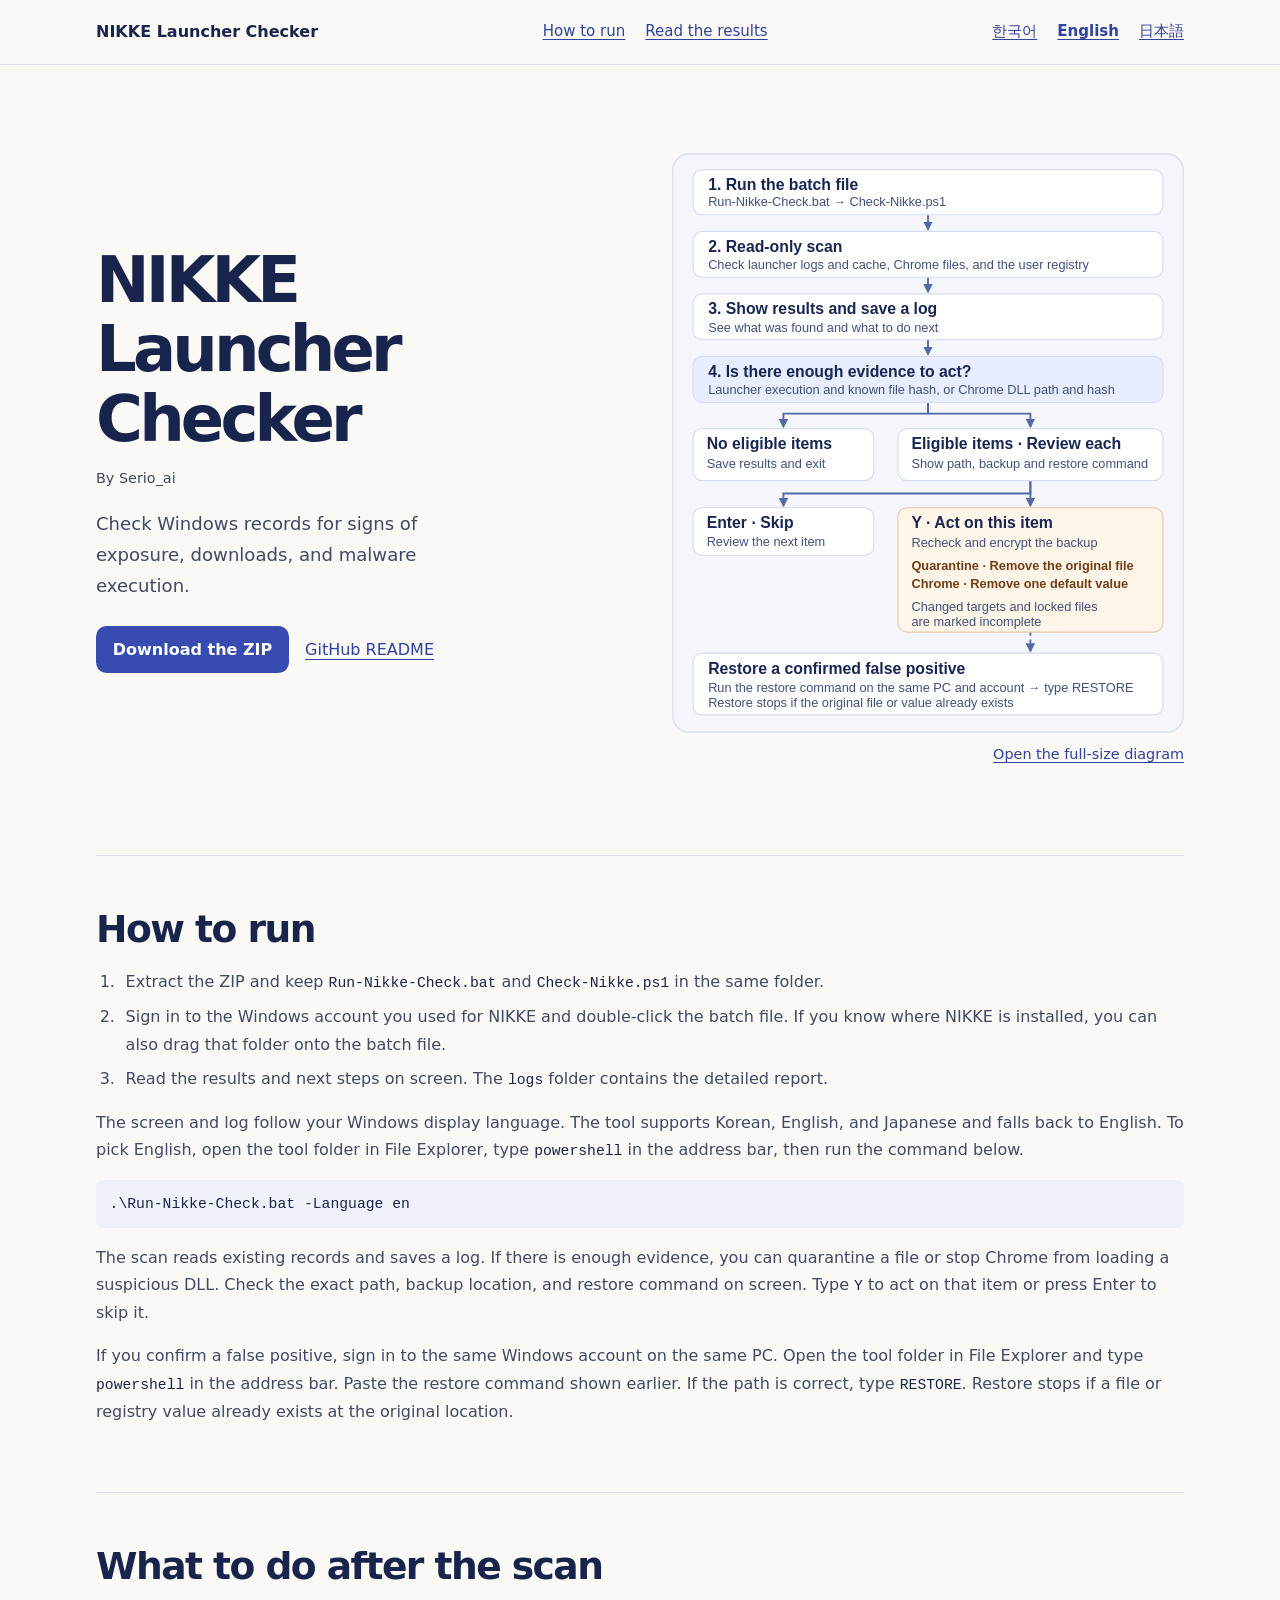
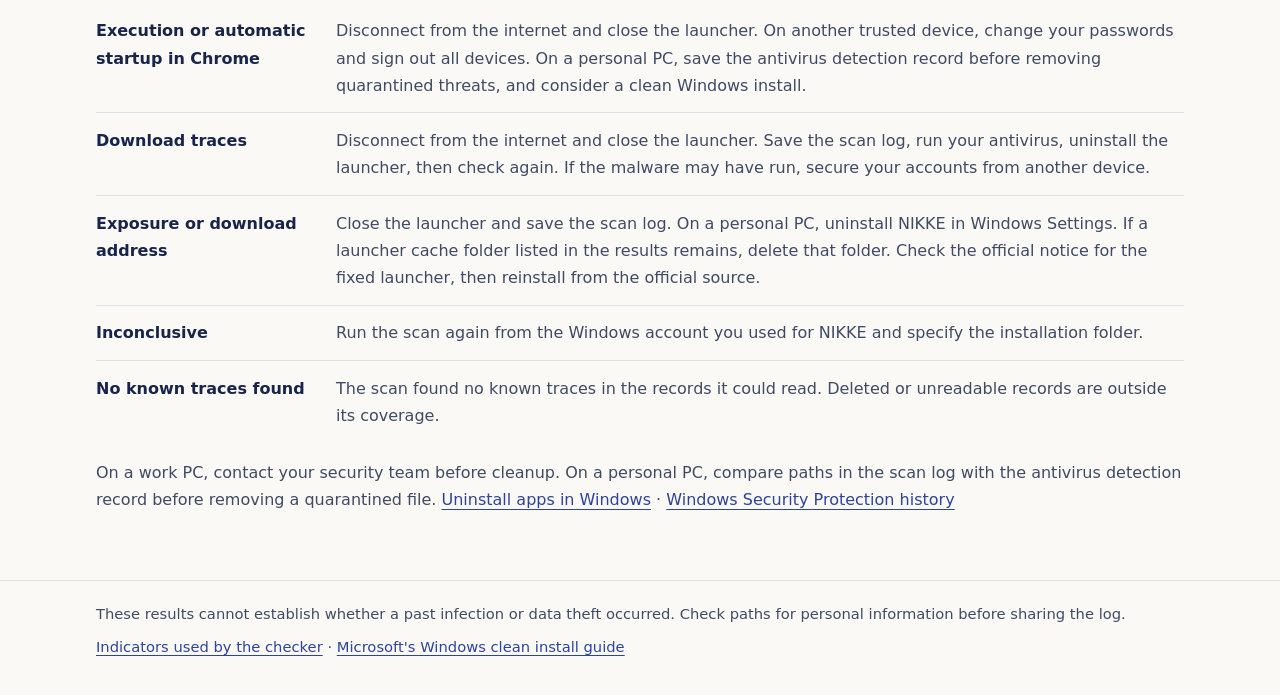
==== docs/en/index.html @ de598aae "Localize the NIKKE launcher checker in English and Japanese" ====
<!doctype html>
<html lang="en">
<head>
  <meta charset="utf-8">
  <meta name="viewport" content="width=device-width, initial-scale=1">
  <meta name="description" content="Check Windows for known traces of the NIKKE PC launcher incident and see what to do next.">
  <title>NIKKE Launcher Checker · Check the NIKKE PC launcher</title>
  <link rel="alternate" hreflang="ko" href="https://burntgogi.github.io/nikke-launcher-checker/">
  <link rel="alternate" hreflang="en" href="https://burntgogi.github.io/nikke-launcher-checker/en/">
  <link rel="alternate" hreflang="ja" href="https://burntgogi.github.io/nikke-launcher-checker/ja/">
  <link rel="alternate" hreflang="x-default" href="https://burntgogi.github.io/nikke-launcher-checker/">
  <link rel="stylesheet" href="../style.css">
</head>
<body>
  <header>
    <div class="wrap bar">
      <span class="brand">NIKKE Launcher Checker</span>
      <nav aria-label="On this page"><a href="#run">How to run</a><a href="#results">Read the results</a></nav>
      <nav aria-label="Language">
        <a href="../" lang="ko" hreflang="ko">한국어</a>
        <a href="../en/" lang="en" hreflang="en" aria-current="page">English</a>
        <a href="../ja/" lang="ja" hreflang="ja">日本語</a>
      </nav>
    </div>
  </header>
  <main class="wrap">
    <div class="hero">
      <div>
        <h1>NIKKE Launcher<br>Checker</h1>
        <p class="author">By Serio_ai</p>
        <p class="lead">Check Windows records for signs of exposure, downloads, and malware execution.</p>
        <div class="actions">
          <a class="download" href="https://burntgogi.github.io/nikke-launcher-checker/Nikke-Launcher-Checker.zip" download>Download the ZIP</a>
          <a href="https://github.com/Burntgogi/nikke-launcher-checker#readme">GitHub README</a>
        </div>
      </div>
      <figure>
        <img src="check-flow.svg" width="680" height="770" alt="A read-only scan saves the results. If an item qualifies for action, the tool shows its path, the backup location and the restore command, and acts only on confirmation.">
        <figcaption><a href="check-flow.svg">Open the full-size diagram</a></figcaption>
      </figure>
    </div>
    <section id="run">
      <h2>How to run</h2>
      <ol>
        <li>Extract the ZIP and keep <code>Run-Nikke-Check.bat</code> and <code>Check-Nikke.ps1</code> in the same folder.</li>
        <li>Sign in to the Windows account you used for NIKKE and double-click the batch file. If you know where NIKKE is installed, you can also drag that folder onto the batch file.</li>
        <li>Read the results and next steps on screen. The <code>logs</code> folder contains the detailed report.</li>
      </ol>
      <p>The screen and log follow your Windows display language. The tool supports Korean, English, and Japanese and falls back to English. To pick English, open the tool folder in File Explorer, type <code>powershell</code> in the address bar, then run the command below.</p>
      <pre><code>.\Run-Nikke-Check.bat -Language en</code></pre>
      <p>The scan reads existing records and saves a log. If there is enough evidence, you can quarantine a file or stop Chrome from loading a suspicious DLL. Check the exact path, backup location, and restore command on screen. Type <code>Y</code> to act on that item or press Enter to skip it.</p>
      <p>If you confirm a false positive, sign in to the same Windows account on the same PC. Open the tool folder in File Explorer and type <code>powershell</code> in the address bar. Paste the restore command shown earlier. If the path is correct, type <code>RESTORE</code>. Restore stops if a file or registry value already exists at the original location.</p>
    </section>
    <section id="results">
      <h2>What to do after the scan</h2>
      <dl class="results">
        <div><dt>Execution or automatic startup in Chrome</dt><dd>Disconnect from the internet and close the launcher. On another trusted device, change your passwords and sign out all devices. On a personal PC, save the antivirus detection record before removing quarantined threats, and consider a clean Windows install.</dd></div>
        <div><dt>Download traces</dt><dd>Disconnect from the internet and close the launcher. Save the scan log, run your antivirus, uninstall the launcher, then check again. If the malware may have run, secure your accounts from another device.</dd></div>
        <div><dt>Exposure or download address</dt><dd>Close the launcher and save the scan log. On a personal PC, uninstall NIKKE in Windows Settings. If a launcher cache folder listed in the results remains, delete that folder. Check the official notice for the fixed launcher, then reinstall from the official source.</dd></div>
        <div><dt>Inconclusive</dt><dd>Run the scan again from the Windows account you used for NIKKE and specify the installation folder.</dd></div>
        <div><dt>No known traces found</dt><dd>The scan found no known traces in the records it could read. Deleted or unreadable records are outside its coverage.</dd></div>
      </dl>
      <p>On a work PC, contact your security team before cleanup. On a personal PC, compare paths in the scan log with the antivirus detection record before removing a quarantined file. <a href="https://support.microsoft.com/en-gb/windows/apps/uninstall-or-remove-apps-and-programs-in-windows">Uninstall apps in Windows</a> · <a href="https://support.microsoft.com/en-us/windows/security/windows-security/protection-history-in-the-windows-security-app">Windows Security Protection history</a></p>
    </section>
  </main>
  <footer>
    <div class="wrap">
      <p>These results cannot establish whether a past infection or data theft occurred. Check paths for personal information before sharing the log.</p>
      <p><a href="https://github.com/MotherSphere/NIKKE-Launcher-Check/blob/main/docs/incident.md#indicators-of-compromise">Indicators used by the checker</a> · <a href="https://support.microsoft.com/en-us/windows/deployment/install-upgrade/reinstall-windows-with-the-installation-media">Microsoft's Windows clean install guide</a></p>
    </div>
  </footer>
</body>
</html>
---- docs/style.css ----
:root { color-scheme: light; --paper: #faf9f5; --ink: #18244b; --body: #3f4a64; --line: #dce0eb; --accent: #374bb0; }
* { box-sizing: border-box; }
body { margin: 0; background: var(--paper); color: var(--body); font: 16px/1.7 system-ui, 'Malgun Gothic', sans-serif; word-break: keep-all; overflow-wrap: anywhere; }
a { color: #2e429e; text-underline-offset: .22em; }
a:focus-visible { outline: 3px solid #a54919; outline-offset: 4px; }
.wrap { width: min(100% - 2rem, 68rem); margin-inline: auto; }
header { border-bottom: 1px solid var(--line); }
.bar { min-height: 4rem; display: flex; align-items: center; justify-content: space-between; gap: .6rem 1rem; flex-wrap: wrap; padding-block: .65rem; }
.brand { color: var(--ink); font-weight: 750; }
nav { display: flex; flex-wrap: wrap; gap: .5rem 1.25rem; }
nav a { font-size: .94rem; }
.hero { display: grid; grid-template-columns: 1fr 1fr; gap: clamp(1.5rem, 5vw, 4.5rem); align-items: center; padding-block: clamp(2.5rem, 7vw, 5.5rem); }
h1, h2, dt { color: var(--ink); }
h1 { margin: 0; font-size: clamp(2.35rem, 5vw, 4.4rem); line-height: 1.08; letter-spacing: -.06em; }
h2 { margin: 0 0 .9rem; font-size: clamp(1.6rem, 4vw, 2.35rem); line-height: 1.2; letter-spacing: -.04em; }
.author { margin: .8rem 0 0; font-size: .9rem; }
.lead { margin: 1.15rem 0 1.5rem; max-width: 31ch; font-size: 1.13rem; }
.actions { display: flex; align-items: center; flex-wrap: wrap; gap: .75rem 1rem; }
.download { background: var(--accent); color: white; font-weight: 700; padding: .65rem 1.05rem; border-radius: .65rem; text-decoration: none; }
.download:hover { background: #283b98; }
figure { margin: 0; }
figure img { display: block; width: 100%; height: auto; }
figcaption { margin-top: .6rem; font-size: .9rem; text-align: right; }
section { padding-block: clamp(1.65rem, 4vw, 3.2rem); border-top: 1px solid var(--line); }
ol { padding-left: 1.5rem; margin-bottom: .75rem; }
li { padding-left: .35rem; margin-bottom: .45rem; }
code { color: var(--ink); font-size: .92em; }
.results { margin: 0; }
.results > div { display: grid; grid-template-columns: minmax(9rem, 14rem) 1fr; gap: .35rem 1rem; padding: .85rem 0; border-bottom: 1px solid var(--line); }
.results > div:last-child { border-bottom: 0; }
dt { font-weight: 700; }
dd { margin: 0; }
footer { border-top: 1px solid var(--line); padding-block: 1.25rem 2rem; font-size: .92rem; }
footer p { margin: 0 0 .5rem; }
@media (max-width: 44rem) { .hero { grid-template-columns: 1fr; } .results > div { grid-template-columns: 1fr; } }
[lang="ja"] body { word-break: normal; }
nav a[aria-current="page"] { font-weight: 700; }
pre { max-width: 100%; overflow-x: auto; padding: .65rem .85rem; background: #f0f2fa; border-radius: .4rem; }
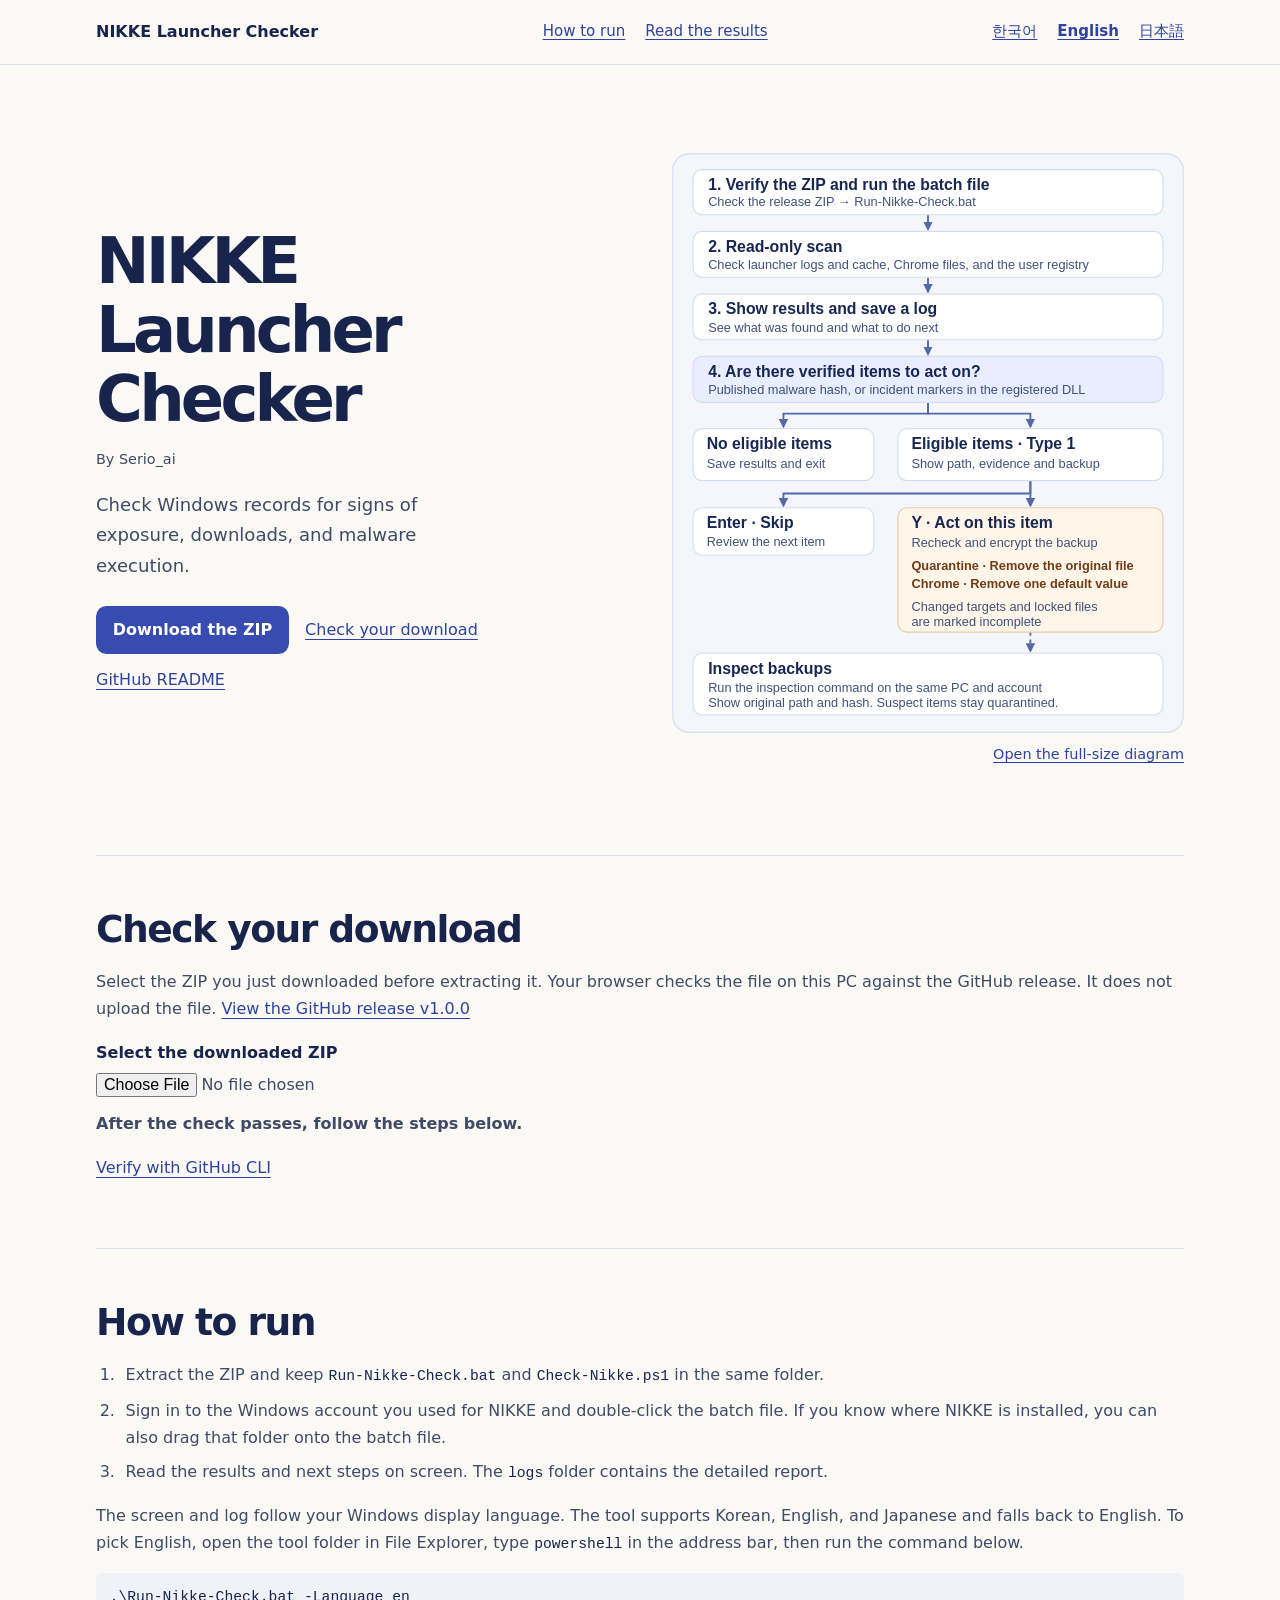
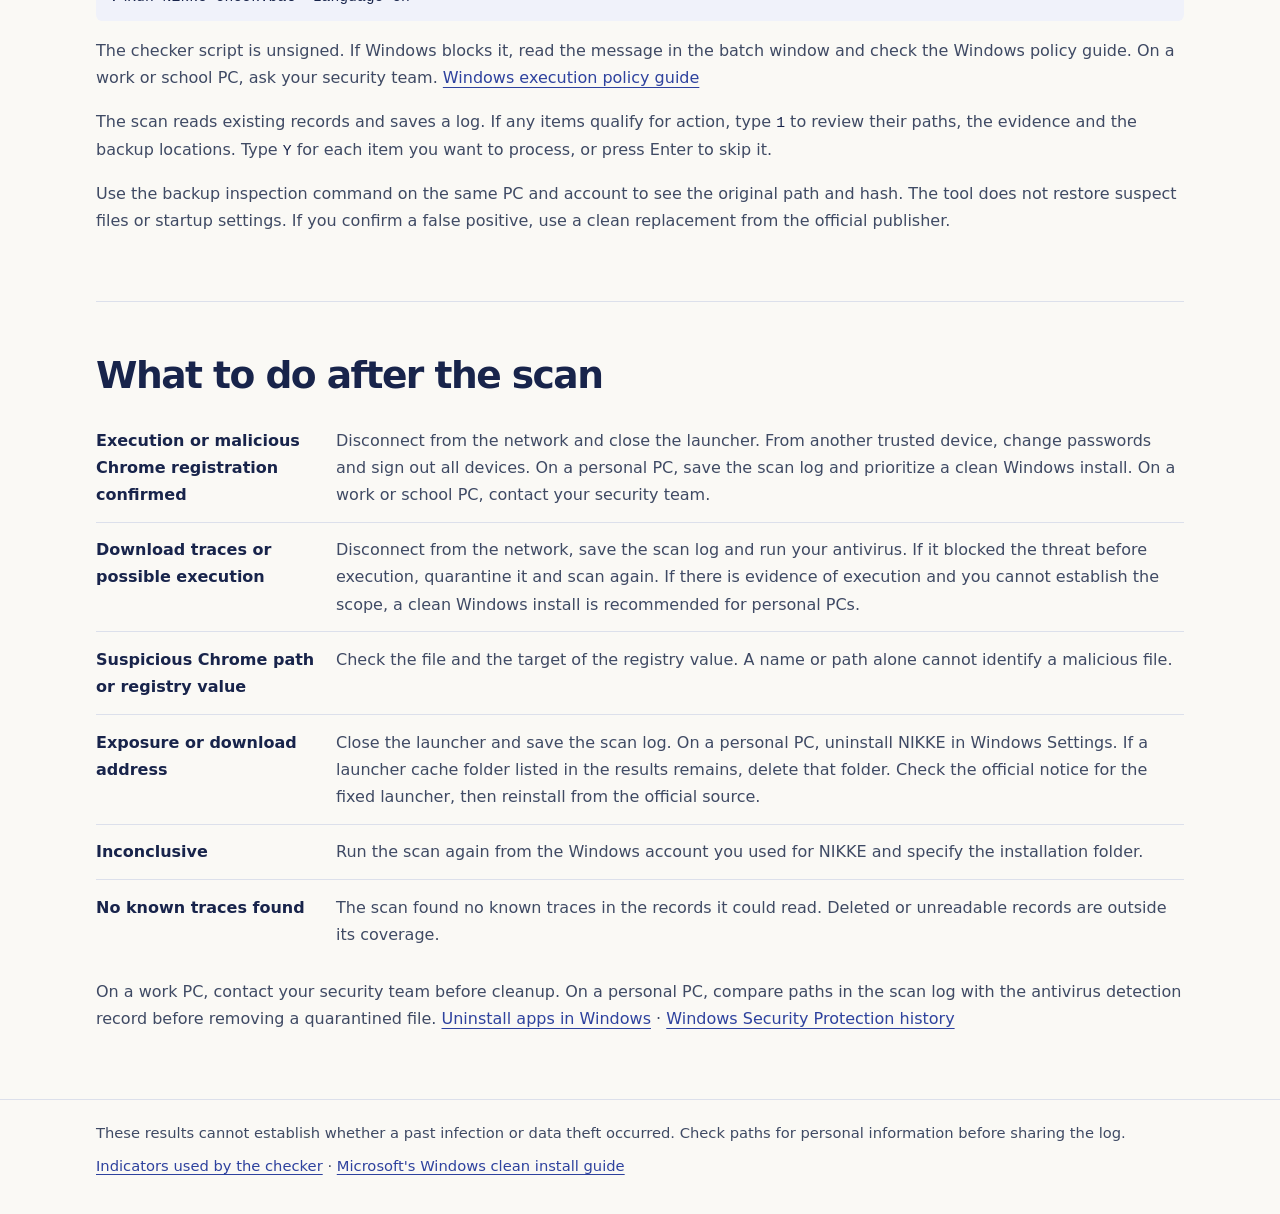
==== commit ee41c3fc: "Harden response actions and verify immutable downloads in the browser" ====
--- a/docs/en/index.html
+++ b/docs/en/index.html
@@ -10,6 +10,7 @@
   <link rel="alternate" hreflang="ja" href="https://burntgogi.github.io/nikke-launcher-checker/ja/">
   <link rel="alternate" hreflang="x-default" href="https://burntgogi.github.io/nikke-launcher-checker/">
   <link rel="stylesheet" href="../style.css">
+  <script defer src="../verify-release.js"></script>
 </head>
 <body>
   <header>
@@ -30,15 +31,30 @@
         <p class="author">By Serio_ai</p>
         <p class="lead">Check Windows records for signs of exposure, downloads, and malware execution.</p>
         <div class="actions">
-          <a class="download" href="https://burntgogi.github.io/nikke-launcher-checker/Nikke-Launcher-Checker.zip" download>Download the ZIP</a>
+          <a class="download" href="https://github.com/Burntgogi/nikke-launcher-checker/releases/download/v1.0.0/Nikke-Launcher-Checker.zip">Download the ZIP</a>
+          <a href="#verify">Check your download</a>
           <a href="https://github.com/Burntgogi/nikke-launcher-checker#readme">GitHub README</a>
         </div>
       </div>
       <figure>
-        <img src="check-flow.svg" width="680" height="770" alt="A read-only scan saves the results. If an item qualifies for action, the tool shows its path, the backup location and the restore command, and acts only on confirmation.">
+        <img src="check-flow.svg" width="680" height="770" alt="Verify the ZIP, then run a read-only scan. If items qualify, type 1 to review and Y for each action. Backup inspection shows the original path and hash.">
         <figcaption><a href="check-flow.svg">Open the full-size diagram</a></figcaption>
       </figure>
     </div>
+    <section id="verify" class="file-check" data-release-tag="v1.0.0"
+      data-idle="After the check passes, follow the steps below."
+      data-checking="Checking the file against the GitHub release."
+      data-match="The file matches the release. Extract it and follow the steps below."
+      data-mismatch="The file does not match this release. Download the ZIP again from GitHub."
+      data-unavailable="Could not verify the file. Check your connection and try again.">
+      <h2>Check your download</h2>
+      <p>Select the ZIP you just downloaded before extracting it. Your browser checks the file on this PC against the GitHub release. It does not upload the file. <a href="https://github.com/Burntgogi/nikke-launcher-checker/releases/tag/v1.0.0">View the GitHub release v1.0.0</a></p>
+      <label for="downloaded-zip">Select the downloaded ZIP</label>
+      <input id="downloaded-zip" type="file" accept=".zip,application/zip" aria-describedby="verification-result">
+      <p id="verification-result" role="status" data-state="idle">After the check passes, follow the steps below.</p>
+      <noscript><p>Enable JavaScript in your browser or use the GitHub CLI steps in the README.</p></noscript>
+      <p><a href="https://github.com/Burntgogi/nikke-launcher-checker#cli">Verify with GitHub CLI</a></p>
+    </section>
     <section id="run">
       <h2>How to run</h2>
       <ol>
@@ -48,14 +64,16 @@
       </ol>
       <p>The screen and log follow your Windows display language. The tool supports Korean, English, and Japanese and falls back to English. To pick English, open the tool folder in File Explorer, type <code>powershell</code> in the address bar, then run the command below.</p>
       <pre><code>.\Run-Nikke-Check.bat -Language en</code></pre>
-      <p>The scan reads existing records and saves a log. If there is enough evidence, you can quarantine a file or stop Chrome from loading a suspicious DLL. Check the exact path, backup location, and restore command on screen. Type <code>Y</code> to act on that item or press Enter to skip it.</p>
-      <p>If you confirm a false positive, sign in to the same Windows account on the same PC. Open the tool folder in File Explorer and type <code>powershell</code> in the address bar. Paste the restore command shown earlier. If the path is correct, type <code>RESTORE</code>. Restore stops if a file or registry value already exists at the original location.</p>
+      <p>The checker script is unsigned. If Windows blocks it, read the message in the batch window and check the Windows policy guide. On a work or school PC, ask your security team. <a href="https://learn.microsoft.com/en-us/powershell/module/microsoft.powershell.core/about/about_execution_policies">Windows execution policy guide</a></p>
+      <p>The scan reads existing records and saves a log. If any items qualify for action, type <code>1</code> to review their paths, the evidence and the backup locations. Type <code>Y</code> for each item you want to process, or press Enter to skip it.</p>
+      <p>Use the backup inspection command on the same PC and account to see the original path and hash. The tool does not restore suspect files or startup settings. If you confirm a false positive, use a clean replacement from the official publisher.</p>
     </section>
     <section id="results">
       <h2>What to do after the scan</h2>
       <dl class="results">
-        <div><dt>Execution or automatic startup in Chrome</dt><dd>Disconnect from the internet and close the launcher. On another trusted device, change your passwords and sign out all devices. On a personal PC, save the antivirus detection record before removing quarantined threats, and consider a clean Windows install.</dd></div>
-        <div><dt>Download traces</dt><dd>Disconnect from the internet and close the launcher. Save the scan log, run your antivirus, uninstall the launcher, then check again. If the malware may have run, secure your accounts from another device.</dd></div>
+        <div><dt>Execution or malicious Chrome registration confirmed</dt><dd>Disconnect from the network and close the launcher. From another trusted device, change passwords and sign out all devices. On a personal PC, save the scan log and prioritize a clean Windows install. On a work or school PC, contact your security team.</dd></div>
+        <div><dt>Download traces or possible execution</dt><dd>Disconnect from the network, save the scan log and run your antivirus. If it blocked the threat before execution, quarantine it and scan again. If there is evidence of execution and you cannot establish the scope, a clean Windows install is recommended for personal PCs.</dd></div>
+        <div><dt>Suspicious Chrome path or registry value</dt><dd>Check the file and the target of the registry value. A name or path alone cannot identify a malicious file.</dd></div>
         <div><dt>Exposure or download address</dt><dd>Close the launcher and save the scan log. On a personal PC, uninstall NIKKE in Windows Settings. If a launcher cache folder listed in the results remains, delete that folder. Check the official notice for the fixed launcher, then reinstall from the official source.</dd></div>
         <div><dt>Inconclusive</dt><dd>Run the scan again from the Windows account you used for NIKKE and specify the installation folder.</dd></div>
         <div><dt>No known traces found</dt><dd>The scan found no known traces in the records it could read. Deleted or unreadable records are outside its coverage.</dd></div>
--- a/docs/style.css
+++ b/docs/style.css
@@ -36,3 +36,9 @@
 [lang="ja"] body { word-break: normal; }
 nav a[aria-current="page"] { font-weight: 700; }
 pre { max-width: 100%; overflow-x: auto; padding: .65rem .85rem; background: #f0f2fa; border-radius: .4rem; }
+.file-check label { display: block; margin-bottom: .35rem; font-weight: 700; color: var(--ink); }
+.file-check input { max-width: 100%; font: inherit; }
+.file-check input:focus-visible { outline: 2px solid var(--accent); outline-offset: 4px; }
+.file-check [role="status"] { margin: .75rem 0; min-height: 1.7em; font-weight: 700; }
+.file-check [data-state="match"] { color: #18603b; }
+.file-check [data-state="mismatch"], .file-check [data-state="unavailable"] { color: #8c311e; }
